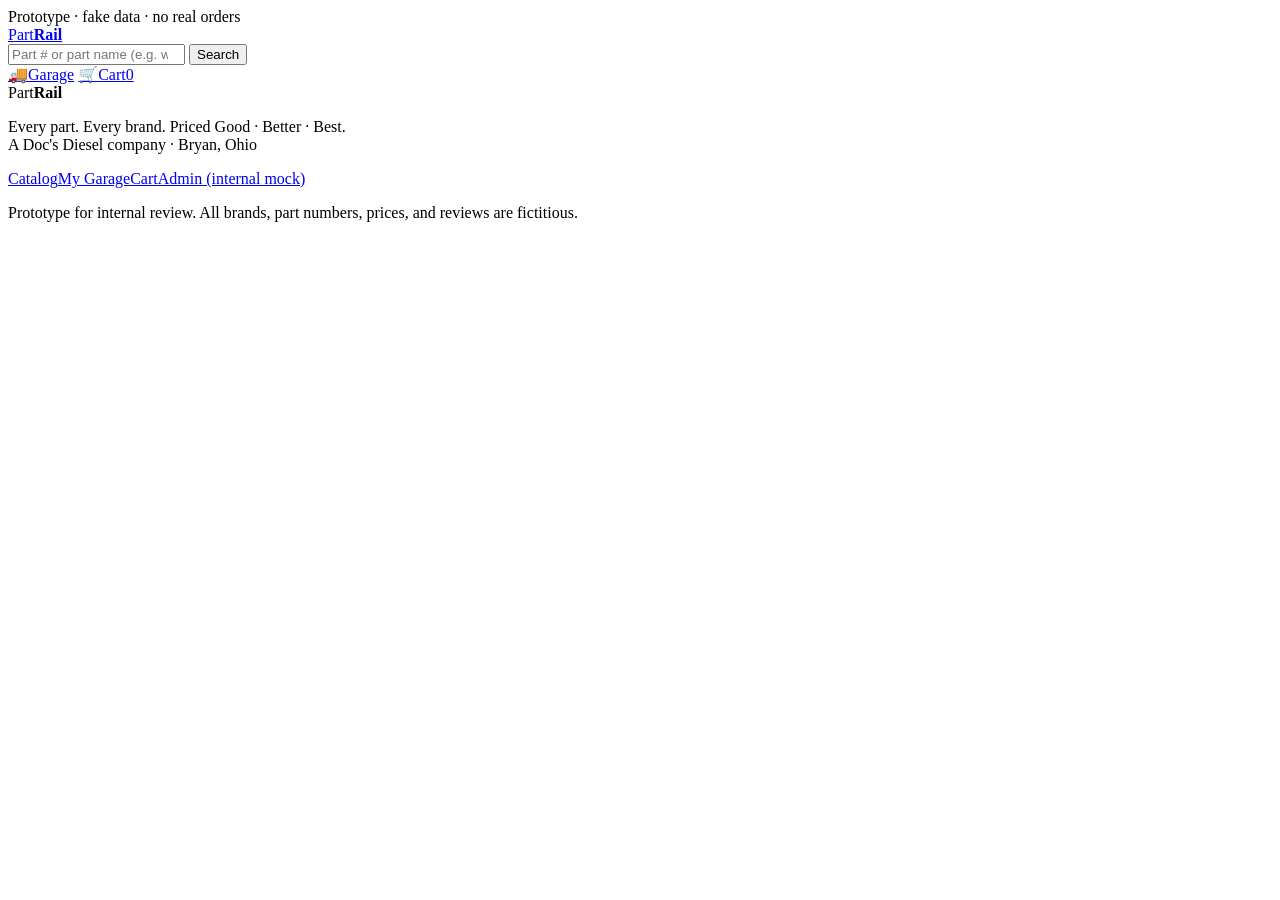
==== index.html @ bb3765fd "Add index.html" ====
<!doctype html>
<html lang="en">
<head>
<meta charset="utf-8">
<meta name="viewport" content="width=device-width, initial-scale=1, viewport-fit=cover">
<meta name="theme-color" content="#1b1f24">
<title>PartRail — Every part. Every brand. Good · Better · Best.</title>
<link rel="stylesheet" href="css/style.css">
<link rel="icon" href="data:image/svg+xml,%3Csvg xmlns='http://www.w3.org/2000/svg' viewBox='0 0 32 32'%3E%3Crect width='32' height='32' rx='6' fill='%231b1f24'/%3E%3Cpath d='M8 22h16M8 16h16M8 10h16' stroke='%23f26a1b' stroke-width='3'/%3E%3C/svg%3E">
</head>
<body>
<div class="proto-banner">Prototype · fake data · no real orders</div>
<header class="topbar">
  <div class="wrap topbar-in">
    <a class="logo" href="#/" aria-label="PartRail home">
      <span class="logo-mark"><i></i><i></i><i></i></span>
      <span class="logo-word">Part<b>Rail</b></span>
    </a>
    <form class="search" id="searchForm" role="search">
      <input id="searchInput" type="search" placeholder="Part # or part name (e.g. wheel hub)" autocomplete="off" aria-label="Search parts">
      <button type="submit" aria-label="Search">Search</button>
    </form>
    <nav class="top-actions">
      <a href="#/garage" class="ta" id="garageBtn"><span class="ta-ico">🚚</span><span class="ta-l">Garage</span></a>
      <a href="#/cart" class="ta cart-link"><span class="ta-ico">🛒</span><span class="ta-l">Cart</span><span class="badge" id="cartCount">0</span></a>
    </nav>
  </div>
  <div class="vehbar" id="vehBar"></div>
</header>
<main id="app" class="wrap"></main>
<footer class="footer">
  <div class="wrap footer-in">
    <div>
      <div class="logo logo-sm"><span class="logo-mark"><i></i><i></i><i></i></span><span class="logo-word">Part<b>Rail</b></span></div>
      <p class="muted">Every part. Every brand. Priced Good · Better · Best.<br>A Doc's Diesel company · Bryan, Ohio</p>
    </div>
    <div class="footer-links">
      <a href="#/">Catalog</a><a href="#/garage">My Garage</a><a href="#/cart">Cart</a><a href="#/admin">Admin (internal mock)</a>
    </div>
    <p class="tiny muted">Prototype for internal review. All brands, part numbers, prices, and reviews are fictitious.</p>
  </div>
</footer>
<div id="compareBar" class="comparebar" hidden></div>
<div id="modal" class="modal" hidden></div>
<div id="toast" class="toast" hidden></div>
<script src="js/data.js"></script>
<script src="js/icons.js"></script>
<script src="js/app.js"></script>
</body>
</html>
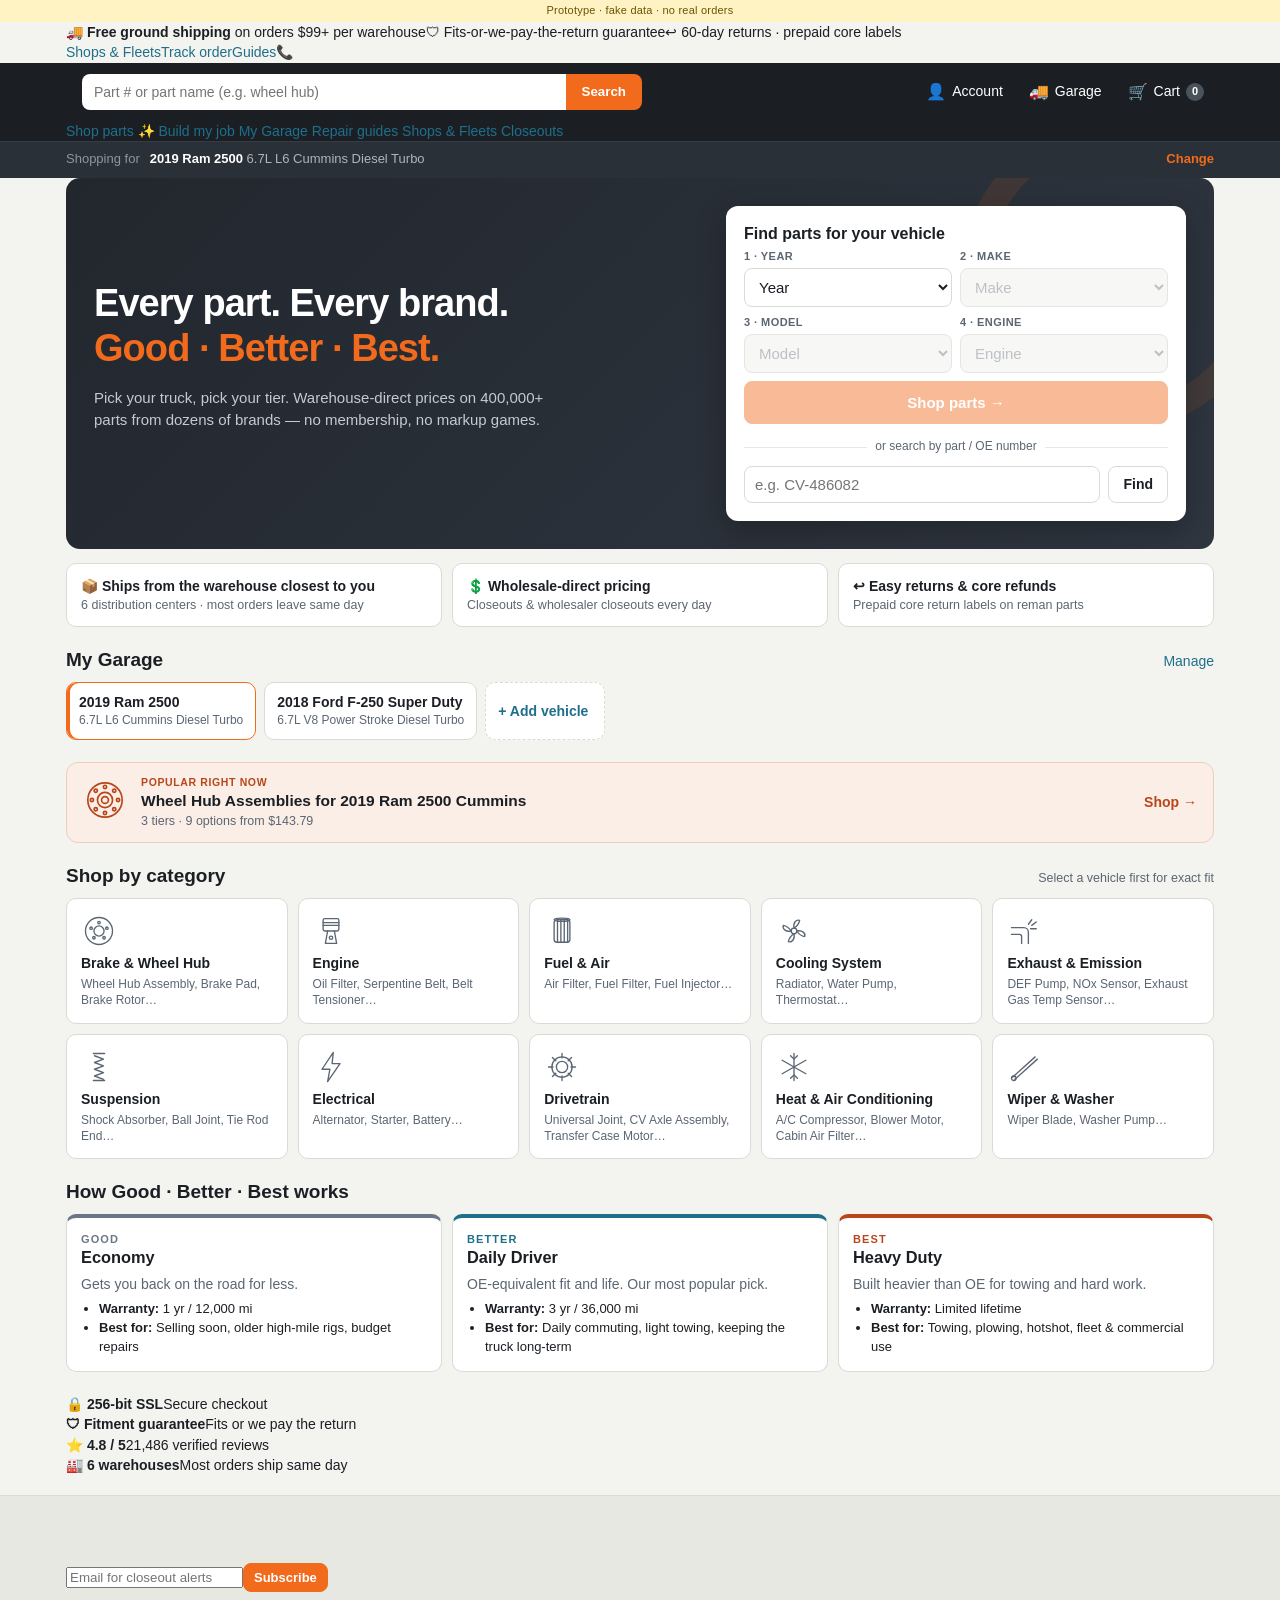
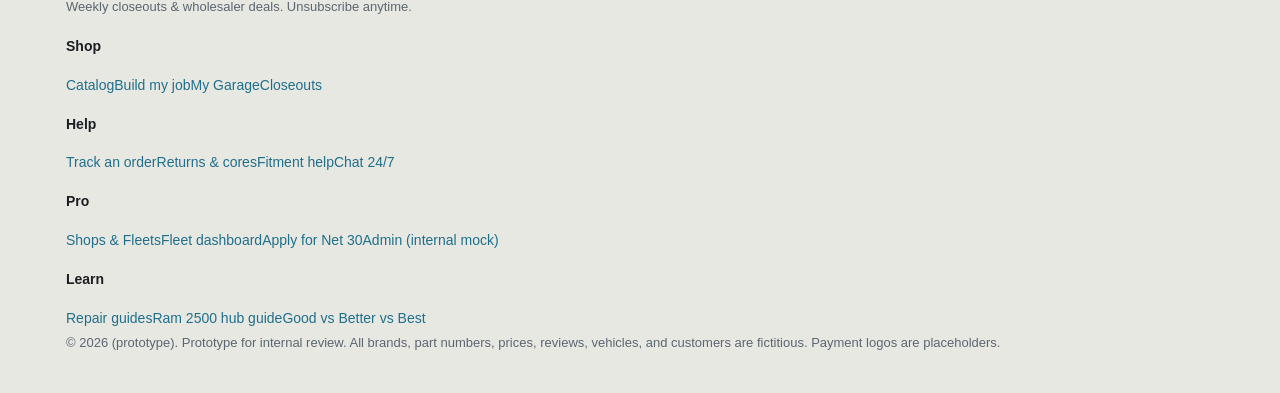
==== commit 7751f7b7: "Update index.html (Jax Auto Parts upgrade)" ====
--- a/index.html
+++ b/index.html
@@ -4,47 +4,76 @@
 <meta charset="utf-8">
 <meta name="viewport" content="width=device-width, initial-scale=1, viewport-fit=cover">
 <meta name="theme-color" content="#1b1f24">
-<title>PartRail — Every part. Every brand. Good · Better · Best.</title>
+<title>Auto & diesel parts: Good · Better · Best</title>
+<meta name="description" content="Warehouse-direct auto and diesel truck parts. Every part, every brand, priced Good · Better · Best. Prototype with fake data.">
 <link rel="stylesheet" href="css/style.css">
 <link rel="icon" href="data:image/svg+xml,%3Csvg xmlns='http://www.w3.org/2000/svg' viewBox='0 0 32 32'%3E%3Crect width='32' height='32' rx='6' fill='%231b1f24'/%3E%3Cpath d='M8 22h16M8 16h16M8 10h16' stroke='%23f26a1b' stroke-width='3'/%3E%3C/svg%3E">
 </head>
 <body>
 <div class="proto-banner">Prototype · fake data · no real orders</div>
+<div class="utilbar">
+  <div class="wrap utilbar-in">
+    <div class="ub-rot"><span>🚚 <b>Free ground shipping</b> on orders $99+ per warehouse</span><span class="ub-hide">🛡 Fits-or-we-pay-the-return guarantee</span><span class="ub-hide">↩︎ 60-day returns · prepaid core labels</span></div>
+    <div class="ub-r"><a href="#/pro">Shops & Fleets</a><a href="#/track" id="ubTrack">Track order</a><a href="#/guides">Guides</a><span class="ub-ph">📞 <span data-store="support"></span></span></div>
+  </div>
+</div>
 <header class="topbar">
   <div class="wrap topbar-in">
-    <a class="logo" href="#/" aria-label="PartRail home">
-      <span class="logo-mark"><i></i><i></i><i></i></span>
-      <span class="logo-word">Part<b>Rail</b></span>
-    </a>
+    <a class="logo" href="#/" data-logo aria-label="Home"></a>
     <form class="search" id="searchForm" role="search">
       <input id="searchInput" type="search" placeholder="Part # or part name (e.g. wheel hub)" autocomplete="off" aria-label="Search parts">
       <button type="submit" aria-label="Search">Search</button>
     </form>
     <nav class="top-actions">
+      <a href="#/pro/dashboard" class="ta"><span class="ta-ico">👤</span><span class="ta-l">Account</span></a>
       <a href="#/garage" class="ta" id="garageBtn"><span class="ta-ico">🚚</span><span class="ta-l">Garage</span></a>
       <a href="#/cart" class="ta cart-link"><span class="ta-ico">🛒</span><span class="ta-l">Cart</span><span class="badge" id="cartCount">0</span></a>
     </nav>
   </div>
+  <nav class="mainnav"><div class="wrap mainnav-in">
+    <a href="#/" data-nav="home">Shop parts</a>
+    <a href="#/jobs" data-nav="jobs" class="mn-ai">✨ Build my job</a>
+    <a href="#/garage" data-nav="garage">My Garage</a>
+    <a href="#/guides" data-nav="guides">Repair guides</a>
+    <a href="#/pro" data-nav="pro">Shops & Fleets</a>
+    <a href="#/deals" data-nav="deals" class="mn-deal">Closeouts</a>
+  </div></nav>
   <div class="vehbar" id="vehBar"></div>
 </header>
 <main id="app" class="wrap"></main>
+<section class="trustband"><div class="wrap trust-in">
+  <div><b>🔒 256-bit SSL</b><span>Secure checkout</span></div>
+  <div><b>🛡 Fitment guarantee</b><span>Fits or we pay the return</span></div>
+  <div><b>⭐ 4.8 / 5</b><span>21,486 verified reviews</span></div>
+  <div><b>🏭 6 warehouses</b><span>Most orders ship same day</span></div>
+</div></section>
 <footer class="footer">
-  <div class="wrap footer-in">
-    <div>
-      <div class="logo logo-sm"><span class="logo-mark"><i></i><i></i><i></i></span><span class="logo-word">Part<b>Rail</b></span></div>
-      <p class="muted">Every part. Every brand. Priced Good · Better · Best.<br>A Doc's Diesel company · Bryan, Ohio</p>
+  <div class="wrap">
+    <div class="footer-top">
+      <div class="f-brand">
+        <div class="logo logo-sm" data-logo></div>
+        <p class="muted"><span data-store="tagline"></span><br><span data-store="parent"></span></p>
+        <form class="news" id="newsForm"><input type="email" placeholder="Email for closeout alerts" aria-label="Email" required><button class="btn btn-primary btn-sm">Subscribe</button></form>
+        <p class="tiny muted">Weekly closeouts & wholesaler deals. Unsubscribe anytime.</p>
+      </div>
+      <div class="f-col"><h4>Shop</h4><a href="#/">Catalog</a><a href="#/jobs">Build my job</a><a href="#/garage">My Garage</a><a href="#/deals">Closeouts</a></div>
+      <div class="f-col"><h4>Help</h4><a href="#/track">Track an order</a><a href="#" data-chat="return">Returns & cores</a><a href="#" data-chat="fit">Fitment help</a><a href="#" data-chat="hi">Chat 24/7</a></div>
+      <div class="f-col"><h4>Pro</h4><a href="#/pro">Shops & Fleets</a><a href="#/pro/dashboard">Fleet dashboard</a><a href="#/pro/apply">Apply for Net 30</a><a href="#/admin">Admin (internal mock)</a></div>
+      <div class="f-col"><h4>Learn</h4><a href="#/guides">Repair guides</a><a href="#/guide/2019_ram_2500_6-7l-l6-cummins-diesel-turbo__wheel-hub-assembly">Ram 2500 hub guide</a><a href="#/guides">Good vs Better vs Best</a></div>
     </div>
-    <div class="footer-links">
-      <a href="#/">Catalog</a><a href="#/garage">My Garage</a><a href="#/cart">Cart</a><a href="#/admin">Admin (internal mock)</a>
+    <div class="footer-bot">
+      <div id="footPay"></div>
+      <p class="tiny muted">© 2026 <span data-store="name"></span> (prototype). Prototype for internal review. All brands, part numbers, prices, reviews, vehicles, and customers are fictitious. Payment logos are placeholders.</p>
     </div>
-    <p class="tiny muted">Prototype for internal review. All brands, part numbers, prices, and reviews are fictitious.</p>
   </div>
 </footer>
+<div id="chatRoot"></div>
 <div id="compareBar" class="comparebar" hidden></div>
 <div id="modal" class="modal" hidden></div>
 <div id="toast" class="toast" hidden></div>
 <script src="js/data.js"></script>
 <script src="js/icons.js"></script>
 <script src="js/app.js"></script>
+<script src="js/features.js"></script>
 </body>
 </html>
--- a/css/style.css
+++ b/css/style.css
@@ -0,0 +1,421 @@
+/* PartRail prototype — neutral industrial palette */
+:root {
+  --ink: #1b1f24; --ink2: #2a3038; --steel: #5b6673; --line: #d9dcd6; --line2: #e8e9e4;
+  --bg: #f3f3ef; --card: #fff; --accent: #f26a1b; --accent-d: #d4560e;
+  --good: #6b7785; --good-bg: #eef0f3; --better: #1f6f8b; --better-bg: #e6f2f6; --best: #b8461a; --best-bg: #fbeee6;
+  --pos: #1c7c45; --neg: #b3261e; --r: 8px;
+  --font: -apple-system, BlinkMacSystemFont, "Segoe UI", Roboto, Helvetica, Arial, sans-serif;
+  --mono: ui-monospace, SFMono-Regular, Menlo, monospace;
+}
+* { box-sizing: border-box; }
+html { -webkit-text-size-adjust: 100%; }
+body { margin: 0; font: 14px/1.45 var(--font); color: var(--ink); background: var(--bg); }
+body.noscroll { overflow: hidden; }
+a { color: var(--better); text-decoration: none; }
+a:hover { text-decoration: underline; }
+h1, h2, h3 { line-height: 1.2; margin: 0 0 .4em; }
+h2 { font-size: 17px; }
+.wrap { max-width: 1180px; margin: 0 auto; padding: 0 16px; }
+.muted { color: var(--steel); } .small { font-size: 12.5px; } .tiny { font-size: 11.5px; } .r { text-align: right; }
+.pos { color: var(--pos); } .neg { color: var(--neg); }
+code { font-family: var(--mono); font-size: 12.5px; background: var(--line2); padding: 1px 5px; border-radius: 4px; }
+[hidden] { display: none !important; }
+
+.proto-banner { background: #fff3c4; color: #6b5300; font-size: 11px; text-align: center; padding: 3px 8px; letter-spacing: .02em; }
+
+/* ---------- buttons ---------- */
+.btn { display: inline-flex; align-items: center; justify-content: center; gap: 6px; border: 1px solid var(--line); background: #fff; color: var(--ink); font: 600 14px var(--font); padding: 9px 14px; border-radius: var(--r); cursor: pointer; text-decoration: none !important; white-space: nowrap; }
+.btn:hover { border-color: var(--steel); }
+.btn:disabled { opacity: .45; cursor: not-allowed; }
+.btn-primary { background: var(--accent); border-color: var(--accent); color: #fff; }
+.btn-primary:hover { background: var(--accent-d); border-color: var(--accent-d); }
+.btn-dark { background: var(--ink); border-color: var(--ink); color: #fff; }
+.btn-ghost { background: transparent; }
+.btn-sm { padding: 6px 10px; font-size: 13px; }
+.btn-lg { padding: 12px 18px; font-size: 15px; }
+.btn-block { width: 100%; }
+.linkbtn { background: none; border: 0; color: var(--better); font: inherit; font-weight: 600; cursor: pointer; padding: 0; }
+
+/* ---------- header ---------- */
+.topbar { background: var(--ink); color: #fff; position: sticky; top: 0; z-index: 50; }
+.topbar-in { display: flex; align-items: center; gap: 16px; height: 58px; }
+.logo { display: inline-flex; align-items: center; gap: 8px; color: #fff; text-decoration: none !important; flex: none; }
+.logo-mark { width: 26px; height: 26px; border-radius: 6px; background: var(--ink2); border: 1px solid #3a424c; display: inline-flex; flex-direction: column; justify-content: center; gap: 3px; padding: 0 5px; }
+.logo-mark i { display: block; height: 3px; background: var(--accent); border-radius: 2px; }
+.logo-mark i:nth-child(2) { width: 70%; } .logo-mark i:nth-child(3) { width: 85%; }
+.logo-word { font-size: 21px; font-weight: 800; letter-spacing: -.02em; }
+.logo-word b { color: var(--accent); }
+.logo-sm .logo-word { font-size: 17px; color: var(--ink); }
+.search { flex: 1; display: flex; max-width: 560px; }
+.search input { flex: 1; min-width: 0; border: 0; border-radius: var(--r) 0 0 var(--r); padding: 10px 12px; font: 14px var(--font); }
+.search button { border: 0; background: var(--accent); color: #fff; font-weight: 700; padding: 0 16px; border-radius: 0 var(--r) var(--r) 0; cursor: pointer; }
+.top-actions { display: flex; gap: 6px; margin-left: auto; }
+.ta { color: #fff; display: inline-flex; align-items: center; gap: 6px; padding: 7px 10px; border-radius: var(--r); position: relative; text-decoration: none !important; }
+.ta:hover { background: var(--ink2); }
+.ta-ico { font-size: 16px; }
+.badge { background: #4a525c; color: #fff; font-size: 11px; font-weight: 700; min-width: 18px; height: 18px; border-radius: 9px; display: inline-flex; align-items: center; justify-content: center; padding: 0 5px; }
+.badge.on { background: var(--accent); }
+.vehbar { background: var(--ink2); border-top: 1px solid #353c45; }
+.vehbar-in { display: flex; align-items: center; gap: 10px; height: 36px; font-size: 13px; color: #c8cdd2; white-space: nowrap; overflow: hidden; }
+.vb-l { color: #8d969f; }
+.vb-v { color: #fff; overflow: hidden; text-overflow: ellipsis; }
+.vb-v span { color: #aeb5bc; }
+.vb-c { color: var(--accent); margin-left: auto; font-weight: 600; }
+
+main { padding-top: 14px; padding-bottom: 40px; min-height: 60vh; }
+.crumbs { font-size: 12.5px; color: var(--steel); margin: 2px 0 10px; display: flex; flex-wrap: wrap; gap: 4px 6px; }
+.crumbs b { color: var(--ink); font-weight: 600; }
+.page-h { font-size: 24px; letter-spacing: -.01em; margin-bottom: 4px; }
+.panel { background: var(--card); border: 1px solid var(--line); border-radius: 10px; padding: 16px; margin-bottom: 14px; }
+.empty { background: var(--card); border: 1px dashed var(--line); padding: 26px; text-align: center; border-radius: 10px; color: var(--steel); }
+.empty.big { padding: 50px 20px; line-height: 2.4; }
+
+/* ---------- home ---------- */
+.hero { display: grid; grid-template-columns: 1fr 460px; gap: 24px; background: linear-gradient(135deg, #22272e 0%, #2f3640 100%); color: #fff; border-radius: 14px; padding: 28px; align-items: center; position: relative; overflow: hidden; }
+.hero::after { content: ""; position: absolute; right: -60px; top: -60px; width: 260px; height: 260px; border: 26px solid rgba(242, 106, 27, .1); border-radius: 50%; pointer-events: none; }
+.hero h1 { font-size: 38px; letter-spacing: -.025em; }
+.hero h1 em { font-style: normal; color: var(--accent); }
+.hero p { color: #c4cad1; font-size: 15px; max-width: 460px; }
+.hero-card { background: #fff; color: var(--ink); border-radius: 12px; padding: 18px; position: relative; z-index: 1; box-shadow: 0 10px 30px rgba(0, 0, 0, .25); }
+.hero-card h2 { font-size: 16px; }
+.selector { display: grid; grid-template-columns: 1fr 1fr; gap: 8px; }
+.selector label { display: flex; flex-direction: column; gap: 3px; }
+.selector label span { font-size: 11px; font-weight: 700; color: var(--steel); text-transform: uppercase; letter-spacing: .04em; }
+select, .form2 input, .tree-filter, .pn-search input { font: 15px var(--font); padding: 9px 10px; border: 1px solid var(--line); border-radius: var(--r); background: #fff; color: var(--ink); width: 100%; min-width: 0; }
+select:disabled { background: #f4f4f1; color: #a2a8ae; }
+.selector .sel-go { grid-column: 1 / -1; padding: 12px; font-size: 15px; }
+.or { text-align: center; margin: 14px 0 10px; position: relative; font-size: 12px; color: var(--steel); }
+.or::before { content: ""; position: absolute; left: 0; right: 0; top: 50%; border-top: 1px solid var(--line2); }
+.or span { position: relative; background: #fff; padding: 0 8px; }
+.pn-search { display: flex; gap: 8px; }
+.promise { display: grid; grid-template-columns: repeat(3, 1fr); gap: 10px; margin: 14px 0; }
+.promise div { background: #fff; border: 1px solid var(--line); border-radius: 10px; padding: 12px 14px; display: flex; flex-direction: column; }
+.promise b { font-size: 14px; } .promise span { font-size: 12.5px; color: var(--steel); }
+.block { margin: 22px 0; }
+.block-h { display: flex; align-items: baseline; justify-content: space-between; gap: 10px; margin-bottom: 10px; }
+.block-h h2 { font-size: 19px; margin: 0; }
+.garage-chips { display: flex; gap: 8px; flex-wrap: wrap; }
+.gchip { background: #fff; border: 1px solid var(--line); border-radius: 10px; padding: 9px 12px; display: flex; flex-direction: column; color: var(--ink); text-decoration: none !important; min-width: 180px; }
+.gchip span { font-size: 12px; color: var(--steel); }
+.gchip.on { border-color: var(--accent); box-shadow: inset 3px 0 0 var(--accent); }
+.gchip.add { justify-content: center; color: var(--better); font-weight: 600; border-style: dashed; min-width: 120px; }
+.feature-strip { display: flex; align-items: center; gap: 14px; background: var(--best-bg); border: 1px solid #f0cdb7; border-radius: 12px; padding: 12px 16px; color: var(--ink); text-decoration: none !important; }
+.fs-ico { color: var(--best); flex: none; }
+.fs-t { display: flex; flex-direction: column; flex: 1; min-width: 0; }
+.fs-t small { text-transform: uppercase; font-size: 10.5px; letter-spacing: .06em; color: var(--best); font-weight: 700; }
+.fs-t b { font-size: 15.5px; } .fs-t span { font-size: 12.5px; color: var(--steel); }
+.fs-go { font-weight: 700; color: var(--best); white-space: nowrap; }
+.cat-grid { display: grid; grid-template-columns: repeat(5, 1fr); gap: 10px; }
+.cat { background: #fff; border: 1px solid var(--line); border-radius: 10px; padding: 14px; color: var(--ink); text-decoration: none !important; display: flex; flex-direction: column; gap: 4px; }
+.cat:hover { border-color: var(--steel); }
+.cat .ico { color: var(--steel); }
+.cat span { font-size: 12px; color: var(--steel); line-height: 1.3; }
+.tx-grid { display: grid; grid-template-columns: repeat(3, 1fr); gap: 10px; }
+.tx { background: #fff; border: 1px solid var(--line); border-top: 4px solid var(--c); border-radius: 10px; padding: 14px; }
+.tx ul { margin: 6px 0 0; padding-left: 18px; font-size: 13px; }
+.tx p { margin: 0; color: var(--steel); }
+.tx-rank { font-size: 11px; font-weight: 800; letter-spacing: .1em; color: var(--c); }
+.t-good { --c: var(--good); --cb: var(--good-bg); } .t-better { --c: var(--better); --cb: var(--better-bg); } .t-best { --c: var(--best); --cb: var(--best-bg); }
+
+/* ---------- garage ---------- */
+.garage-list { display: flex; flex-direction: column; gap: 8px; margin: 10px 0 16px; }
+.gitem { background: #fff; border: 1px solid var(--line); border-radius: 10px; padding: 10px 12px; display: flex; align-items: center; gap: 12px; }
+.gitem.on { border-color: var(--accent); }
+.gi-ico { color: var(--steel); } .gi-t { flex: 1; display: flex; flex-direction: column; min-width: 0; } .gi-t span { font-size: 12.5px; color: var(--steel); }
+
+/* ---------- catalog tree ---------- */
+.cat-head { display: flex; align-items: flex-end; justify-content: space-between; gap: 12px; margin-bottom: 12px; }
+.tree-filter { max-width: 280px; }
+.diesel { background: var(--ink); color: #fff; font-size: 10.5px; font-weight: 800; padding: 1px 6px; border-radius: 4px; letter-spacing: .05em; }
+.tree { list-style: none; margin: 0; padding: 0; background: #fff; border: 1px solid var(--line); border-radius: 10px; overflow: hidden; }
+.tnode + .tnode { border-top: 1px solid var(--line2); }
+.trow { width: 100%; display: flex; align-items: center; gap: 10px; background: none; border: 0; padding: 12px 14px; font: inherit; color: var(--ink); cursor: pointer; text-align: left; }
+.trow:hover { background: #fafaf7; }
+.trow b { flex: 1; font-size: 15px; }
+.trow .ico { color: var(--steel); }
+.tbox { width: 16px; height: 16px; border: 1.5px solid var(--steel); border-radius: 3px; position: relative; flex: none; }
+.tbox::before, .tbox::after { content: ""; position: absolute; background: var(--steel); left: 3px; right: 3px; top: 6px; height: 1.5px; }
+.tbox::after { left: 6px; right: auto; width: 1.5px; top: 3px; height: 7px; }
+.tnode.open .tbox::after { display: none; }
+.tnode.open > .trow { background: #f7f7f3; }
+.tcount { font-size: 12px; color: var(--steel); background: var(--line2); border-radius: 10px; padding: 1px 8px; }
+.tsubs { list-style: none; margin: 0; padding: 4px 0 8px 40px; display: none; border-left: 2px solid var(--line); margin-left: 21px; }
+.tnode.open .tsubs { display: block; }
+.tsubs a { display: flex; justify-content: space-between; gap: 10px; padding: 8px 14px 8px 10px; color: var(--ink); border-radius: 6px; }
+.tsubs a:hover { background: var(--better-bg); text-decoration: none; }
+.ts-n { font-weight: 600; color: var(--better); }
+.ts-m { font-size: 12.5px; color: var(--steel); white-space: nowrap; }
+.ts-m b { color: var(--ink); }
+
+/* ---------- tags/pills ---------- */
+.tier-pill { display: inline-block; font-size: 10.5px; font-weight: 800; letter-spacing: .04em; padding: 2px 7px; border-radius: 4px; color: var(--c); background: var(--cb); border: 1px solid color-mix(in srgb, var(--c) 30%, transparent); white-space: nowrap; }
+.tag { display: inline-block; font-size: 10.5px; font-weight: 800; letter-spacing: .03em; padding: 2px 6px; border-radius: 4px; white-space: nowrap; }
+.tag-close { background: #fff0b8; color: #6e5400; }
+.tag-whc { background: #ffe0d6; color: #9a2a0a; }
+.tag-best { background: #e3f2e7; color: var(--pos); }
+.tag-new { background: var(--accent); color: #fff; font-size: 9.5px; padding: 1px 5px; vertical-align: 1px; }
+.stars { color: #e9a400; letter-spacing: 1px; font-size: 12px; } .stars i { color: #d6d8d2; font-style: normal; }
+
+/* ---------- listing ---------- */
+.list-head { margin-bottom: 10px; }
+.seg { display: inline-flex; background: #fff; border: 1px solid var(--line); border-radius: var(--r); padding: 3px; margin-bottom: 10px; }
+.seg button { border: 0; background: none; padding: 7px 14px; border-radius: 6px; font: 600 13px var(--font); cursor: pointer; color: var(--steel); }
+.seg button.on { background: var(--ink); color: #fff; }
+.tiers { display: grid; grid-template-columns: repeat(3, 1fr); gap: 12px; }
+.tcard { background: #fff; border: 1px solid var(--line); border-top: 5px solid var(--c); border-radius: 12px; padding: 14px 16px; cursor: pointer; position: relative; display: flex; flex-direction: column; transition: box-shadow .15s, transform .15s; }
+.tcard:hover { box-shadow: 0 6px 18px rgba(0, 0, 0, .08); transform: translateY(-1px); }
+.tcard.sel { outline: 2px solid var(--c); background: var(--cb); }
+.tc-flag { position: absolute; top: -12px; right: 12px; background: var(--better); color: #fff; font-size: 11px; font-weight: 700; padding: 2px 9px; border-radius: 10px; }
+.tc-rank { font-size: 11px; font-weight: 800; letter-spacing: .12em; color: var(--c); }
+.tcard h3 { font-size: 20px; margin: 2px 0 2px; }
+.tc-price { font-size: 26px; font-weight: 800; letter-spacing: -.02em; }
+.tc-price small { font-size: 12px; font-weight: 600; color: var(--steel); letter-spacing: 0; }
+.tc-tag { color: var(--steel); margin: 2px 0 8px; font-size: 13px; }
+.tc-list { margin: 0 0 10px; padding: 0; list-style: none; font-size: 13px; }
+.tc-list li { padding-left: 18px; position: relative; margin: 3px 0; }
+.tc-list li::before { content: "✓"; position: absolute; left: 0; color: var(--c, var(--pos)); font-weight: 800; }
+.tc-meta { display: flex; gap: 18px; border-top: 1px solid var(--line2); padding-top: 8px; margin-top: auto; font-size: 13px; }
+.tc-meta span { display: flex; flex-direction: column; } .tc-meta b { font-size: 10.5px; text-transform: uppercase; letter-spacing: .06em; color: var(--steel); }
+.tc-btn { margin-top: 10px; border-color: var(--c); color: var(--c); }
+.tcard.sel .tc-btn { background: var(--c); color: #fff; }
+.tier-compare-link { text-align: right; margin: 8px 0 4px; }
+.filters { display: flex; align-items: center; justify-content: space-between; gap: 10px; flex-wrap: wrap; margin: 6px 0 10px; position: sticky; top: 94px; background: var(--bg); padding: 8px 0; z-index: 5; }
+.chips { display: flex; gap: 6px; flex-wrap: wrap; }
+.chip { border: 1px solid var(--line); background: #fff; border-radius: 16px; padding: 6px 12px; font: 600 13px var(--font); cursor: pointer; color: var(--ink); }
+.chip.on { background: var(--ink); color: #fff; border-color: var(--ink); }
+.chip.c-good.on { background: var(--good); border-color: var(--good); } .chip.c-better.on { background: var(--better); border-color: var(--better); } .chip.c-best.on { background: var(--best); border-color: var(--best); }
+.filters-r { display: flex; align-items: center; gap: 10px; }
+.filters-r select { width: auto; font-size: 13px; padding: 7px 8px; }
+.ck { font-size: 13px; display: inline-flex; align-items: center; gap: 5px; white-space: nowrap; }
+.plist-head, .prow { display: grid; grid-template-columns: 70px 64px minmax(0, 1fr) 190px 110px 150px; gap: 12px; align-items: center; }
+.plist-head { font-size: 11px; text-transform: uppercase; letter-spacing: .06em; color: var(--steel); font-weight: 700; padding: 0 12px 6px; }
+.plist { background: #fff; border: 1px solid var(--line); border-radius: 10px; overflow: hidden; }
+.prow { padding: 12px; border-left: 4px solid var(--c); }
+.prow + .prow { border-top: 1px solid var(--line2); }
+.pr-cmp { display: flex; flex-direction: column; align-items: center; font-size: 10.5px; color: var(--steel); gap: 2px; cursor: pointer; }
+.pr-cmp input { width: 18px; height: 18px; accent-color: var(--accent); }
+.pr-img { width: 64px; height: 64px; border-radius: 8px; background: var(--cb); color: var(--c); display: flex; align-items: center; justify-content: center; }
+.pr-top { display: flex; gap: 5px; flex-wrap: wrap; margin-bottom: 3px; }
+.pr-name { color: var(--ink); font-size: 15px; } .pr-name b { color: var(--better); }
+.pr-notes { font-size: 12.5px; color: #3c444d; }
+.pr-rate { font-size: 12px; color: var(--steel); margin-top: 2px; }
+.pr-ship { display: flex; gap: 8px; align-items: flex-start; font-size: 12.5px; }
+.pr-ship div { display: flex; flex-direction: column; } .pr-ship span:not(.dot) { color: var(--steel); }
+.dot { width: 9px; height: 9px; border-radius: 50%; flex: none; margin-top: 4px; display: inline-block; }
+.dot.d1 { background: #1c9c55; } .dot.d2 { background: #7bb32e; } .dot.d3 { background: #e9a400; } .dot.d4 { background: #e26b2a; }
+.pr-price { display: flex; flex-direction: column; align-items: flex-end; }
+.pr-price b { font-size: 18px; }
+.core { font-size: 11.5px; color: var(--best); }
+.pr-buy { display: flex; gap: 6px; justify-content: flex-end; }
+.pr-buy select { width: 56px; padding: 7px 4px; }
+.fine { font-size: 12px; margin-top: 10px; }
+
+/* compare bar + modal */
+.comparebar { position: fixed; left: 0; right: 0; bottom: 0; background: var(--ink); color: #fff; z-index: 60; padding: 10px 0 calc(10px + env(safe-area-inset-bottom)); box-shadow: 0 -4px 16px rgba(0, 0, 0, .2); }
+.cb-in { display: flex; align-items: center; gap: 10px; }
+.cb-items { display: flex; gap: 6px; flex: 1; overflow: hidden; }
+.cb-items span { background: var(--ink2); padding: 3px 8px; border-radius: 4px; font-size: 12px; white-space: nowrap; }
+.comparebar .btn-ghost { color: #fff; border-color: #4a525c; }
+.modal { position: fixed; inset: 0; z-index: 100; display: flex; align-items: center; justify-content: center; padding: 16px; }
+.m-bg { position: absolute; inset: 0; background: rgba(20, 23, 27, .55); }
+.m-box { position: relative; background: #fff; border-radius: 12px; padding: 20px; max-width: 920px; width: 100%; max-height: 88vh; overflow: auto; }
+.m-x { position: absolute; top: 10px; right: 10px; border: 0; background: var(--line2); width: 32px; height: 32px; border-radius: 50%; cursor: pointer; font-size: 14px; }
+.tscroll { overflow-x: auto; -webkit-overflow-scrolling: touch; }
+.cmp-table { border-collapse: collapse; width: 100%; font-size: 13px; }
+.cmp-table th, .cmp-table td { border-bottom: 1px solid var(--line2); padding: 8px; text-align: left; vertical-align: top; min-width: 120px; }
+.cmp-table thead th { text-align: center; } .cmp-table tbody th { color: var(--steel); font-weight: 600; min-width: 90px; }
+.cmp-table ul { margin: 0; padding-left: 16px; }
+.cmp-table .ico { color: var(--steel); }
+.toast { position: fixed; left: 50%; transform: translateX(-50%); bottom: 22px; background: var(--ink); color: #fff; padding: 10px 16px; border-radius: 10px; z-index: 120; font-size: 13.5px; box-shadow: 0 8px 22px rgba(0, 0, 0, .25); max-width: calc(100% - 24px); }
+.toast a { color: #ffb68a; font-weight: 700; }
+
+/* ---------- product detail ---------- */
+.pd { display: grid; grid-template-columns: 420px 1fr; gap: 24px; background: #fff; border: 1px solid var(--line); border-radius: 12px; padding: 18px; margin-bottom: 14px; }
+.pd-img { aspect-ratio: 1; border-radius: 10px; background: var(--cb); color: var(--c); display: flex; align-items: center; justify-content: center; position: relative; }
+.pd-ph { position: absolute; bottom: 8px; right: 10px; font-size: 11px; color: var(--steel); }
+.pd-thumbs { display: flex; gap: 8px; margin-top: 8px; }
+.pd-thumbs span { width: 56px; height: 56px; border: 1px solid var(--line); border-radius: 8px; display: flex; align-items: center; justify-content: center; color: var(--steel); }
+.pd-buy h1 { font-size: 26px; margin: 4px 0 2px; }
+.pd-sub { color: var(--steel); }
+.fit-ok { display: inline-block; background: #e3f2e7; color: var(--pos); font-weight: 700; padding: 4px 10px; border-radius: 6px; margin: 10px 0 4px; font-size: 13px; }
+.pd-price { margin: 10px 0 6px; display: flex; align-items: baseline; gap: 10px; flex-wrap: wrap; }
+.pd-price b { font-size: 32px; letter-spacing: -.02em; } .pd-price span { color: var(--best); font-size: 13px; }
+.pd-ship, .pd-warr { font-size: 13.5px; margin: 4px 0; display: flex; gap: 6px; align-items: baseline; flex-wrap: wrap; }
+.pd-cta { display: flex; gap: 8px; margin: 14px 0 10px; } .pd-cta select { width: 70px; }
+.pd-cta .btn { flex: 1; max-width: 320px; }
+.pd-notes { padding-left: 18px; color: #3c444d; margin: 0; }
+.pd-sections { display: grid; grid-template-columns: 1fr 1fr; gap: 0 14px; }
+.pd-sections .panel:nth-child(2), .pd-sections .panel:nth-child(5) { grid-column: span 1; }
+.kv { width: 100%; border-collapse: collapse; } .kv th, .kv td { padding: 7px 4px; border-bottom: 1px solid var(--line2); text-align: left; font-size: 13.5px; vertical-align: top; }
+.kv th { color: var(--steel); font-weight: 600; width: 46%; }
+.grid { width: 100%; border-collapse: collapse; font-size: 13px; } .grid th, .grid td { padding: 7px 8px; border-bottom: 1px solid var(--line2); text-align: left; white-space: nowrap; }
+.grid thead th { font-size: 11px; text-transform: uppercase; letter-spacing: .05em; color: var(--steel); background: #fafaf7; }
+.grid td.r, .grid th.r { text-align: right; }
+.oe { display: flex; gap: 6px; flex-wrap: wrap; margin-bottom: 10px; }
+.tier-ladder { display: grid; grid-template-columns: repeat(3, 1fr); gap: 8px; margin-bottom: 10px; }
+.tl { border: 1px solid var(--line); border-top: 4px solid var(--c); border-radius: 8px; padding: 8px 10px; display: flex; flex-direction: column; font-size: 12.5px; color: var(--ink); text-decoration: none !important; position: relative; }
+.tl.cur { background: var(--cb); outline: 2px solid var(--c); }
+.tl-r { font-size: 10px; font-weight: 800; letter-spacing: .1em; color: var(--c); }
+.tl span { color: var(--steel); } .tl em { font-style: normal; font-weight: 700; color: var(--c); font-size: 11px; margin-top: 2px; }
+.review { border-top: 1px solid var(--line2); padding: 10px 0; } .review p { margin: 4px 0; }
+
+/* ---------- cart / checkout ---------- */
+.co { display: grid; grid-template-columns: 1fr 340px; gap: 16px; align-items: start; }
+.co-side { position: sticky; top: 106px; }
+.whgroup, .whship { background: #fff; border: 1px solid var(--line); border-radius: 10px; margin-bottom: 12px; overflow: hidden; }
+.whship { border-radius: 8px; margin: 10px 0; }
+.wh-h { display: flex; align-items: center; gap: 8px; flex-wrap: wrap; padding: 10px 12px; background: #f7f7f3; border-bottom: 1px solid var(--line2); font-size: 13.5px; }
+.wh-h .dot { margin-top: 0; } .wh-h .muted { font-size: 12.5px; margin-left: auto; }
+.cline { display: grid; grid-template-columns: 44px minmax(0, 1fr) auto 120px; gap: 12px; align-items: center; padding: 12px; }
+.cline + .cline { border-top: 1px solid var(--line2); }
+.cl-ico { color: var(--steel); }
+.cl-t { display: flex; flex-direction: column; align-items: flex-start; gap: 1px; min-width: 0; } .cl-t > span:not(.tier-pill) { font-size: 12.5px; }
+.cl-q { display: flex; align-items: center; border: 1px solid var(--line); border-radius: var(--r); }
+.cl-q button { border: 0; background: none; width: 32px; height: 32px; font-size: 16px; cursor: pointer; }
+.cl-q span { min-width: 22px; text-align: center; font-weight: 700; }
+.cl-p { display: flex; flex-direction: column; align-items: flex-end; }
+.sum { display: flex; justify-content: space-between; gap: 10px; padding: 5px 0; font-size: 13.5px; }
+.sum span { color: #3c444d; } .sum.sub { font-size: 12.5px; padding-left: 10px; } .sum.sub span { color: var(--steel); }
+.sum.li span { color: var(--steel); font-size: 12.5px; }
+.sum.total { border-top: 2px solid var(--ink); margin-top: 6px; padding-top: 10px; font-size: 18px; }
+.sum.total span { color: var(--ink); font-weight: 700; }
+.co-side .btn-block { margin-top: 12px; }
+hr { border: 0; border-top: 1px solid var(--line2); margin: 8px 0; }
+.step { display: inline-flex; width: 22px; height: 22px; border-radius: 50%; background: var(--ink); color: #fff; font-size: 12px; align-items: center; justify-content: center; margin-right: 8px; vertical-align: 2px; }
+.form2 { display: grid; grid-template-columns: 1fr 1fr; gap: 10px; }
+.form2 label { display: flex; flex-direction: column; gap: 3px; font-size: 12px; font-weight: 600; color: var(--steel); }
+.form2 .span2 { grid-column: span 2; }
+.whitems { margin: 0; padding: 8px 12px 0 30px; font-size: 13px; }
+.shipopts { display: grid; grid-template-columns: repeat(3, 1fr); gap: 8px; padding: 10px 12px 12px; }
+.so { border: 1px solid var(--line); border-radius: 8px; padding: 8px 10px; display: grid; grid-template-columns: auto 1fr; grid-template-areas: "r n" "r e" "r p"; column-gap: 8px; cursor: pointer; font-size: 13px; }
+.so input { grid-area: r; accent-color: var(--accent); margin: 2px 0 0; }
+.so-n { grid-area: n; font-weight: 700; } .so-e { grid-area: e; color: var(--steel); font-size: 12px; } .so b { grid-area: p; }
+.so.on { border-color: var(--accent); background: #fff6f0; }
+.paytabs { display: flex; gap: 6px; margin-bottom: 10px; }
+.paytabs span { border: 1px solid var(--line); border-radius: 6px; padding: 6px 12px; font-size: 13px; font-weight: 600; color: var(--steel); }
+.paytabs span.on { border-color: var(--ink); color: var(--ink); }
+.confirm { text-align: center; padding: 40px 20px; max-width: 640px; margin: 20px auto; }
+.big-check { width: 64px; height: 64px; border-radius: 50%; background: #e3f2e7; color: var(--pos); font-size: 34px; display: flex; align-items: center; justify-content: center; margin: 0 auto 10px; }
+.confirm-cta { display: flex; gap: 10px; justify-content: center; flex-wrap: wrap; margin-top: 14px; }
+
+/* ---------- admin ---------- */
+.admin-head { display: flex; justify-content: space-between; align-items: flex-end; gap: 10px; margin-bottom: 12px; }
+.admin-head select { width: auto; }
+.internal { background: var(--ink); color: #ffb68a; font-size: 10.5px; font-weight: 800; letter-spacing: .1em; padding: 2px 8px; border-radius: 4px; }
+.kpis { display: grid; grid-template-columns: repeat(4, 1fr); gap: 10px; margin-bottom: 14px; }
+.kpi { background: #fff; border: 1px solid var(--line); border-radius: 10px; padding: 12px 14px; display: flex; flex-direction: column; }
+.kpi span { font-size: 11.5px; text-transform: uppercase; letter-spacing: .05em; color: var(--steel); font-weight: 700; }
+.kpi b { font-size: 24px; letter-spacing: -.02em; } .kpi small { color: var(--steel); font-size: 12px; }
+.money-t tr.tot td, .kv.pl tr.tot th, .kv.pl tr.tot td { font-weight: 800; border-top: 2px solid var(--ink); }
+.money-t td { white-space: normal; }
+.kv.pl th { width: auto; } .kv.pl td { white-space: nowrap; }
+.slider { display: flex; align-items: center; gap: 10px; flex-wrap: wrap; background: #f7f7f3; border-radius: 8px; padding: 8px 12px; margin-bottom: 10px; font-size: 13px; }
+.slider input { flex: 1; min-width: 140px; accent-color: var(--accent); }
+.bar-split { display: flex; height: 30px; border-radius: 6px; overflow: hidden; margin-top: 12px; font-size: 11.5px; font-weight: 700; color: #fff; }
+.bar-split span { display: flex; align-items: center; padding: 0 8px; white-space: nowrap; overflow: hidden; min-width: 0; }
+.bs-parts { background: var(--better); } .bs-ship { background: var(--pos); } .bs-fee { background: #8a939c; }
+ul.simple { list-style: none; padding: 0; margin: 0; } ul.simple li { padding: 8px 0; border-bottom: 1px solid var(--line2); display: flex; gap: 8px; align-items: center; flex-wrap: wrap; }
+
+/* ---------- footer ---------- */
+.footer { background: #e8e8e2; border-top: 1px solid var(--line); padding: 22px 0 40px; margin-top: 20px; }
+.footer-in { display: grid; grid-template-columns: 1fr auto; gap: 10px 20px; }
+.footer p { margin: 6px 0 0; font-size: 13px; }
+.footer-links { display: flex; gap: 16px; flex-wrap: wrap; align-items: flex-start; }
+.footer-links a { color: var(--ink); font-weight: 600; }
+.footer .tiny { grid-column: 1 / -1; }
+
+/* ================= responsive ================= */
+@media (max-width: 1000px) {
+  .hero { grid-template-columns: 1fr; }
+  .cat-grid { grid-template-columns: repeat(3, 1fr); }
+  .plist-head { display: none; }
+  .prow { grid-template-columns: 56px minmax(0, 1fr) auto; grid-template-areas: "img main price" "img main price" "cmp ship buy"; gap: 8px 12px; align-items: start; }
+  .pr-img { grid-area: img; width: 56px; height: 56px; } .pr-main { grid-area: main; } .pr-price { grid-area: price; }
+  .pr-ship { grid-area: ship; align-self: center; } .pr-buy { grid-area: buy; } .pr-cmp { grid-area: cmp; flex-direction: row; align-self: center; }
+  .pd { grid-template-columns: 1fr; } .pd-media { max-width: 420px; }
+  .co { grid-template-columns: 1fr; } .co-side { position: static; }
+  .kpis { grid-template-columns: repeat(2, 1fr); }
+}
+@media (max-width: 720px) {
+  body { font-size: 14.5px; }
+  .wrap { padding: 0 12px; }
+  .topbar-in { flex-wrap: wrap; height: auto; padding-top: 8px; padding-bottom: 8px; gap: 8px 10px; }
+  .search { order: 3; flex-basis: 100%; max-width: none; }
+  .search input { font-size: 16px; padding: 9px 10px; }
+  .ta-l { display: none; } .ta { padding: 6px 8px; }
+  .filters { top: 140px; }
+  .hero { padding: 18px 14px; border-radius: 12px; gap: 14px; }
+  .hero h1 { font-size: 27px; } .hero p { font-size: 14px; margin: 0; }
+  .hero-card { padding: 14px; }
+  select, .form2 input, .pn-search input, .tree-filter { font-size: 16px; }
+  .promise { grid-template-columns: 1fr; gap: 6px; }
+  .promise div { padding: 9px 12px; }
+  .cat-grid { grid-template-columns: repeat(2, 1fr); gap: 8px; }
+  .cat { padding: 11px; } .cat span { display: none; }
+  .tx-grid, .tiers { grid-template-columns: 1fr; }
+  .gchip { min-width: 0; flex: 1 1 100%; } .gchip.add { flex: 1 1 100%; }
+  .feature-strip { padding: 10px 12px; gap: 10px; } .fs-t b { font-size: 14px; } .fs-go { display: none; }
+  .cat-head { flex-direction: column; align-items: stretch; } .tree-filter { max-width: none; }
+  .tsubs { padding-left: 8px; margin-left: 18px; }
+  .tsubs a { flex-direction: column; gap: 0; } .ts-m { white-space: normal; }
+  .page-h { font-size: 21px; }
+  /* tier cards: compact on phone */
+  .tiers { gap: 10px; }
+  .tcard { display: grid; grid-template-columns: 1fr auto; column-gap: 10px; padding: 12px 14px; }
+  .tcard > * { grid-column: 1 / -1; }
+  .tcard .tc-rank { grid-column: 1; } .tcard h3 { grid-column: 1; font-size: 18px; margin: 0; }
+  .tcard .tc-price { grid-column: 2; grid-row: 1 / span 2; align-self: center; text-align: right; font-size: 22px; line-height: 1.1; }
+  .tcard .tc-price small { display: block; }
+  .tc-list { display: grid; grid-template-columns: 1fr 1fr; gap: 0 10px; font-size: 12px; margin-bottom: 6px; }
+  .tc-tag { margin: 4px 0 6px; }
+  .tc-flag { top: -10px; }
+  .filters { flex-direction: column; align-items: stretch; gap: 8px; }
+  .chips { flex-wrap: nowrap; overflow-x: auto; scrollbar-width: none; } .chip { flex: none; }
+  .filters-r { justify-content: space-between; }
+  .prow { grid-template-columns: 48px minmax(0, 1fr) auto; grid-template-areas: "img main main" "img price price" "ship ship ship" "cmp cmp buy"; padding: 12px 10px; gap: 6px 10px; }
+  .pr-img { width: 48px; height: 48px; }
+  .pr-img .ico { width: 36px; height: 36px; }
+  .pr-price { flex-direction: row; align-items: baseline; gap: 8px; }
+  .pr-ship { background: #f7f7f3; border-radius: 6px; padding: 6px 8px; }
+  .pr-ship div { flex-direction: row; gap: 6px; flex-wrap: wrap; }
+  .pr-buy select { width: 60px; } .pr-buy .btn { padding: 9px 22px; }
+  .pd { padding: 12px; gap: 14px; } .pd-media { max-width: none; }
+  .pd-img { aspect-ratio: 16 / 10; } .pd-img .ico { width: 120px; height: 120px; }
+  .pd-buy h1 { font-size: 22px; } .pd-price b { font-size: 28px; }
+  .pd-cta .btn { max-width: none; }
+  .pd-sections { grid-template-columns: 1fr; }
+  .tier-ladder { gap: 6px; } .tl { padding: 6px 8px; font-size: 11.5px; }
+  .cline { grid-template-columns: 34px minmax(0, 1fr) auto; grid-template-areas: "ico t t" "ico q p"; gap: 6px 10px; }
+  .cl-ico { grid-area: ico; } .cl-t { grid-area: t; } .cl-q { grid-area: q; justify-self: start; } .cl-p { grid-area: p; }
+  .shipopts { grid-template-columns: 1fr; gap: 6px; }
+  .so { grid-template-columns: auto 1fr auto; grid-template-areas: "r n p" "r e p"; align-items: center; }
+  .so b { font-size: 14px; }
+  .form2 { grid-template-columns: 1fr 1fr; }
+  .form2 label:not(.half):not(.span2) { grid-column: span 2; }
+  .kpis { gap: 8px; } .kpi b { font-size: 20px; }
+  .admin-head { flex-direction: column; align-items: stretch; }
+  .footer-in { grid-template-columns: 1fr; }
+  .m-box { padding: 16px 12px; max-height: 92vh; } .modal { padding: 8px; align-items: flex-end; }
+  .cb-items { display: none; } .cb-in { justify-content: space-between; }
+}
+
+/* ---- fixes after screenshot review ---- */
+.core.muted { color: var(--steel); }
+.pd-sections > .panel, .co-main, .co-side, .pd-buy, .pd-media { min-width: 0; }
+.bar-split { height: 14px; }
+.bs-legend { display: flex; flex-wrap: wrap; gap: 6px 16px; font-size: 12.5px; margin-top: 8px; }
+.bs-legend i { display: inline-block; width: 10px; height: 10px; border-radius: 2px; margin-right: 6px; vertical-align: -1px; }
+@media (max-width: 720px) {
+  .grid td, .grid th { white-space: normal; }
+  .money-t thead { display: none; }
+  .money-t, .money-t tbody, .money-t tr { display: block; width: 100%; }
+  .money-t tr { padding: 10px 0; border-bottom: 1px solid var(--line2); display: grid; grid-template-columns: 1fr 1fr; gap: 2px 12px; }
+  .money-t td { border: 0; padding: 2px 0; display: flex; justify-content: space-between; gap: 8px; text-align: right; }
+  .money-t td:first-child { grid-column: 1 / -1; text-align: left; display: block; margin-bottom: 4px; }
+  .money-t td[data-l]::before { content: attr(data-l); color: var(--steel); font-weight: 600; font-size: 12px; text-align: left; }
+  .money-t td.hm { display: none; }
+  .money-t tr.tot td { border-top: 0; }
+  .money-t tr.tot { border-top: 2px solid var(--ink); border-bottom: 0; }
+}
+.cmp-table tbody th, .cmp-table thead th:first-child { position: sticky; left: 0; background: #fff; z-index: 1; }
+@media (max-width: 720px) { .cmp-table th, .cmp-table td { min-width: 128px; } .cmp-table tbody th, .cmp-table thead th:first-child { min-width: 70px; font-size: 12px; } }
